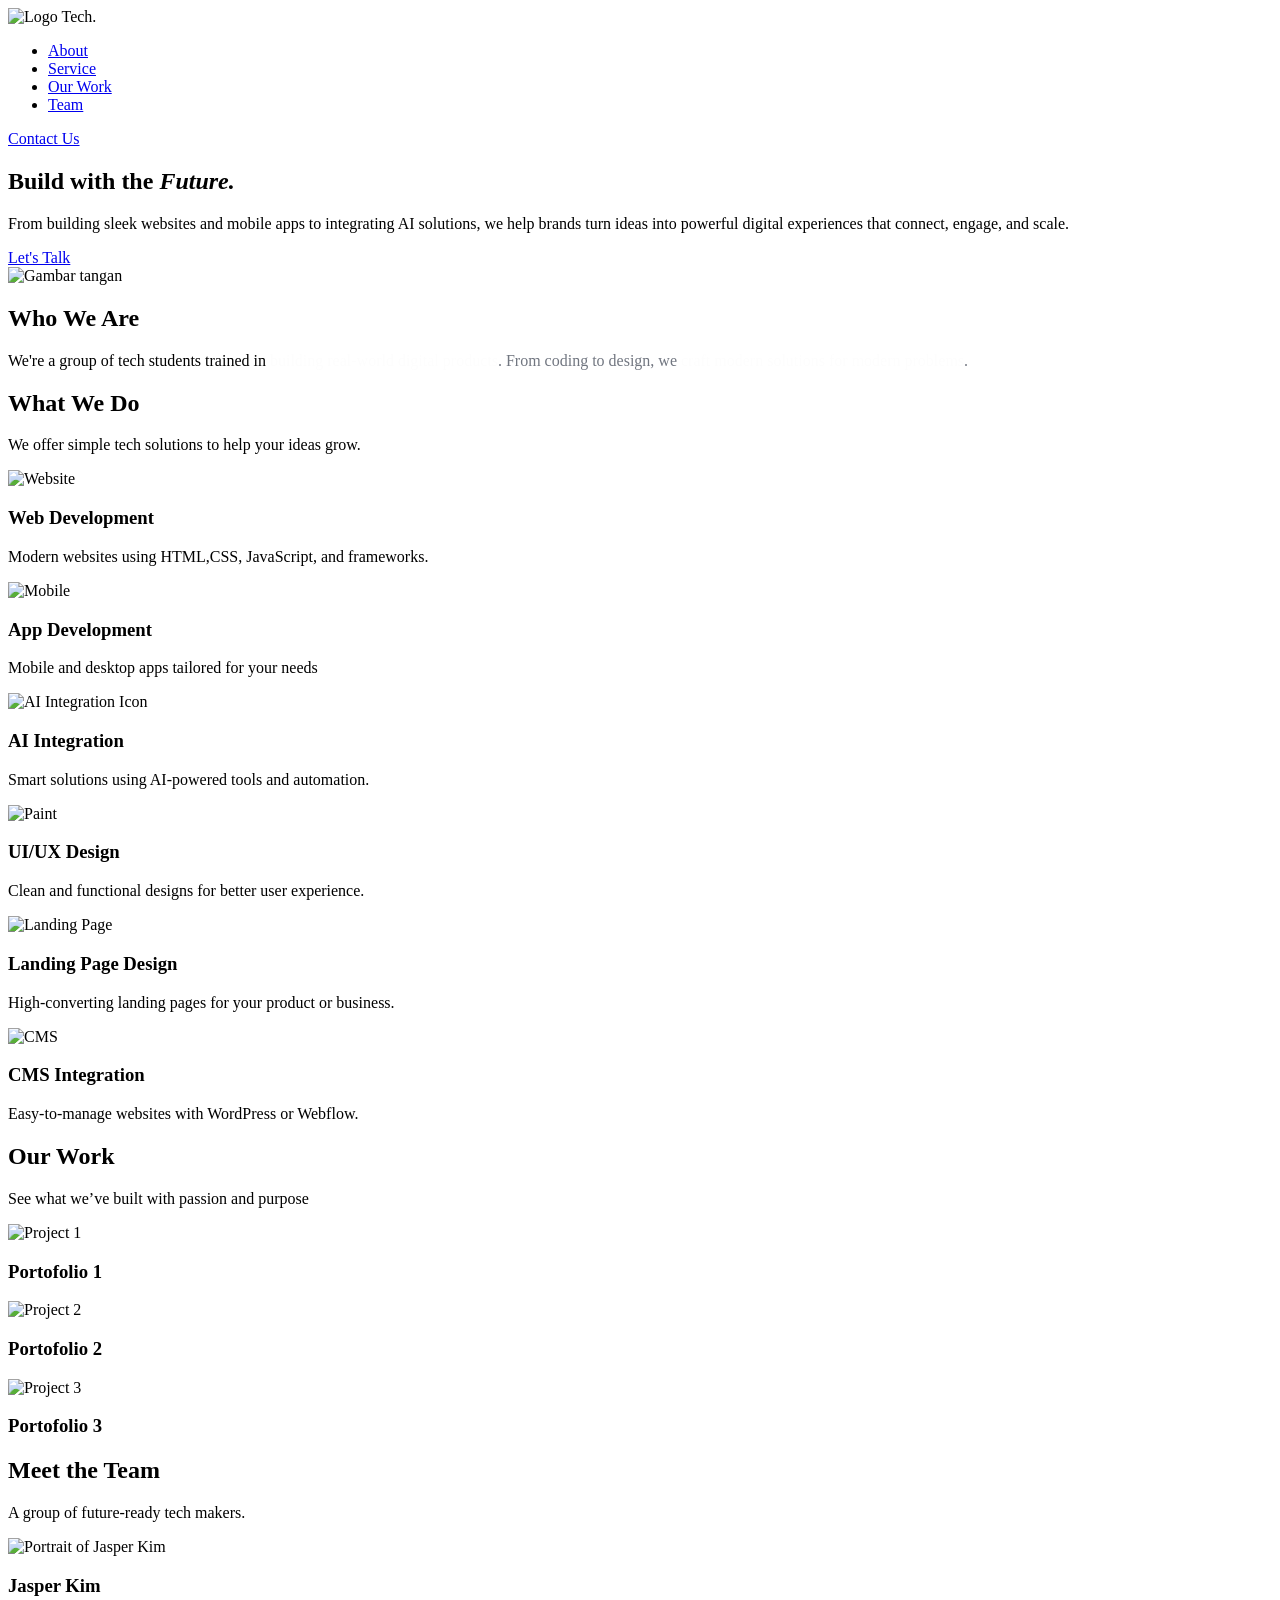
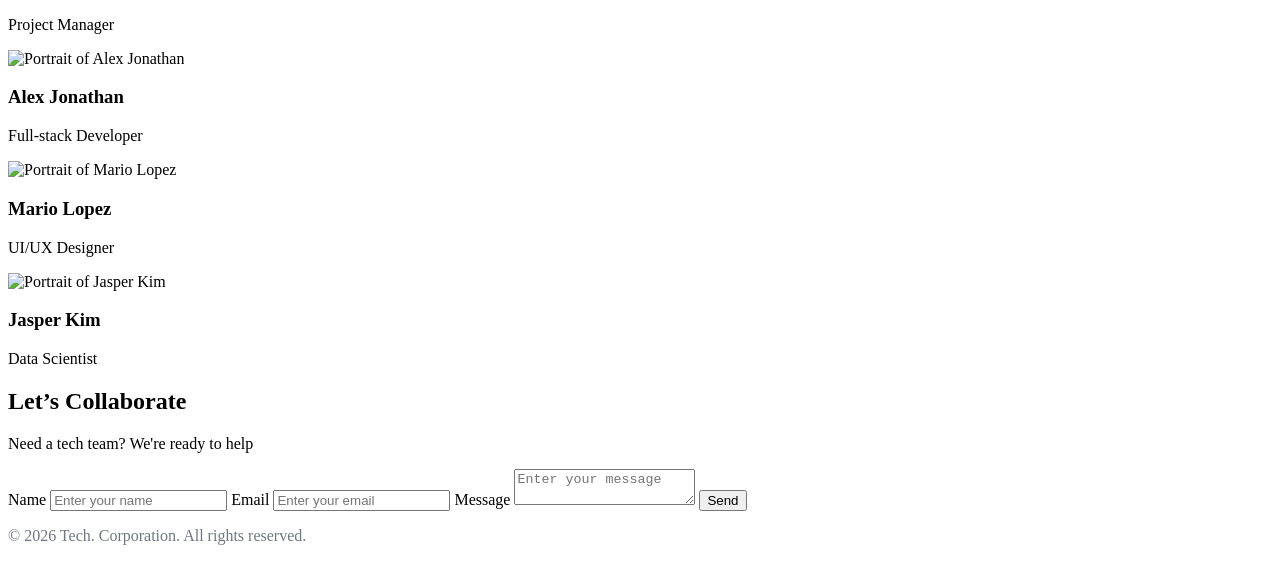
==== index.html @ fb153b96 "feat (ui): Add initial HTML structure for the AI NovaNX project including header, main sections, and" ====
<!DOCTYPE html>
<html lang="en">
  <head>
    <meta charset="UTF-8" />
    <meta name="viewport" content="width=device-width, initial-scale=1.0" />
    <title>Challenge 1 - AI NovaNX</title>

    <!-- favicon -->
    <link rel="icon" href="./assets/images/favicon.ico" sizes="any" />
    
    <!-- fonts -->
    <link rel="preconnect" href="https://fonts.googleapis.com" />
    <link rel="preconnect" href="https://fonts.gstatic.com" crossorigin />
    <link
      href="https://fonts.googleapis.com/css2?family=Inter:ital,opsz,wght@0,14..32,100..900;1,14..32,100..900&display=swap"
      rel="stylesheet"
    />
    <!-- css -->
    <link rel="stylesheet" href="./css/reset.css" />
    <!-- harus urutan pertama -->
    <link rel="stylesheet" href="./css/normalize.css" />
    <link rel="stylesheet" href="./css/index.css" />
  </head>
  <body>
    <header>
      <!-- Navbar start -->
      <nav>
        <div class="navbar-container">
          <div class="logo">
            <img src="./assets/images/Frame 1618873838.svg" alt="Logo Tech." />
          </div>
          <ul class="nav-links">
            <li><a href="#about">About</a></li>
            <li><a href="#service">Service</a></li>
            <li><a href="#ourwork">Our Work</a></li>
            <li><a href="#team">Team</a></li>
          </ul>
          <a href="#contact" class="contact-btn">Contact Us</a>
        </div>
      </nav>
      <!-- Navbar end -->
    </header>

    <main>
      <!-- Hero section start -->
      <section>
        <div class="hero-container">
          <div class="hero-text">
            <h1 class="herotext-title">Build with the <em style="font-style: italic;">Future.</em></h1>
            <div class="herotext-content">
              <p>
                From building sleek websites and mobile apps to integrating AI
                solutions, we help brands turn ideas into powerful digital
                experiences that connect, engage, and scale.
              </p>
            </div>
            <a href="#contact" class="lets-talk-button">Let's Talk</a>
          </div>
        </div>
        <div class="image-tangan">
          <img src="./assets/images/Group 15861.svg" alt="Gambar tangan" />
        </div>
      </section>
      <!-- Hero section end -->

      <!-- Who We Are section start -->
      <section id="about">
        <div class="who-we-are-container">
          <h2 class="who-we-are-title">Who We Are</h2>
          <p class="who-we-are-text">
            We're a group of tech students trained in
            <span style="color: #fdfdfd"
              >building real-world digital products</span
            ><span style="color: #717680">. From coding to design, we</span
            ><span style="color: #fdfdfd">
              craft modern solutions for modern problems</span
            ><span style="color: #717680">.</span>
          </p>
        </div>
      </section>
      <!-- Who We Are section end -->

      <!-- What We Do section start-->
      <section id="service">
        <div class="what-we-do-container">
          <div class="what-we-do-text">
            <div class="what-we-do-text-title">
              <h2>What We Do</h2>
            </div>

            <div class="what-we-do-text-content">
              <p>We offer simple tech solutions to help your ideas grow.</p>
            </div>
          </div>
          <div class="what-we-do-grid">
            <article class="card">
              <img
                src="./assets/images/card product/Website.svg"
                alt="Website"
              />
              <h3 class="card-title">Web Development</h3>
              <p class="card-content">
                Modern websites using HTML,CSS, JavaScript, and frameworks.
              </p>
            </article>
            <article class="card">
              <img src="./assets/images/card product/Mobile.svg" alt="Mobile" />
              <h3 class="card-title">App Development</h3>
              <p class="card-content">
                Mobile and desktop apps tailored for your needs
              </p>
            </article>
            <article class="card">
              <img
                src="./assets/images/card product/AI.svg"
                alt="AI Integration Icon"
              />
              <h3 class="card-title">AI Integration</h3>
              <p class="card-content">
                Smart solutions using AI-powered tools and automation.
              </p>
            </article>
            <article class="card">
              <img src="./assets/images/card product/Paint.svg" alt="Paint" />
              <h3 class="card-title">UI/UX Design</h3>
              <p class="card-content">
                Clean and functional designs for better user experience.
              </p>
            </article>
            <article class="card">
              <img
                src="./assets/images/card product/Landing Page.svg"
                alt="Landing Page"
              />
              <h3 class="card-title">Landing Page Design</h3>
              <p class="card-content">
                High-converting landing pages for your product or business.
              </p>
            </article>
            <article class="card">
              <img src="./assets/images/card product/CMS.svg" alt="CMS" />
              <h3 class="card-title">CMS Integration</h3>
              <p class="card-content">
                Easy-to-manage websites with WordPress or Webflow.
              </p>
            </article>
          </div>
        </div>
      </section>
      <!-- What We Do section end-->

      <!-- Our Work section start-->
      <section id="ourwork">
        <div class="our-work-container">
          <div class="our-work-text-container">
            <div class="our-work-text-title">
              <h2>Our Work</h2>
            </div>

            <div class="our-work-text-content">
              <p>See what we’ve built with passion and purpose</p>
            </div>
          </div>
          <div class="our-work-grid">
            <article class="our-work-card">
              <img
                src="./assets/images/our work/Frame 1618873821.svg"
                alt="Project 1"
              />
              <h3 class="our-work-card-title">Portofolio 1</h3>
            </article>
            <article class="our-work-card">
              <img
                src="./assets/images/our work/Frame 1618873821-1.svg"
                alt="Project 2"
              />
              <h3 class="our-work-card-title">Portofolio 2</h3>
            </article>
            <article class="our-work-card">
              <img
                src="./assets/images/our work/Frame 1618873821-2.svg"
                alt="Project 3"
              />
              <h3 class="our-work-card-title">Portofolio 3</h3>
            </article>
          </div>
        </div>
      </section>
      <!-- Our Work section end-->

      <!-- Meet the Team section start-->
      <section id="team">
        <div class="meet-the-team-container">
          <div class="meet-the-team-text-container">
            <div class="meet-the-team-text-title">
              <h2>Meet the Team</h2>
            </div>

            <div class="meet-the-team-text-content">
              <p>A group of future-ready tech makers.</p>
            </div>
          </div>
          <div class="meet-the-team-grid">
            <article class="team-member-card">
              <img
                src="./assets/images/meet the team/Ellipse 7.svg"
                alt="Portrait of Jasper Kim"
              />
              <h3 class="team-member-name">Jasper Kim</h3>
              <p class="team-member-role">Project Manager</p>
            </article>
            <article class="team-member-card">
              <img
                src="./assets/images/meet the team/Ellipse 7-1.svg"
                alt="Portrait of Alex Jonathan"
              />
              <h3 class="team-member-name">Alex Jonathan</h3>
              <p class="team-member-role">Full-stack Developer</p>
            </article>
            <article class="team-member-card">
              <img
                src="./assets/images/meet the team/Ellipse 7-2.svg"
                alt="Portrait of Mario Lopez"
              />
              <h3 class="team-member-name">Mario Lopez</h3>
              <p class="team-member-role">UI/UX Designer</p>
            </article>
            <article class="team-member-card">
              <img
                src="./assets/images/meet the team/Ellipse 7-3.svg"
                alt="Portrait of Jasper Kim"
              />
              <h3 class="team-member-name">Jasper Kim</h3>
              <p class="team-member-role">Data Scientist</p>
            </article>
          </div>
        </div>
      </section>
      <!-- Meet the Team section end-->

      <!-- Let’s Collaborate section start-->
      <section id="contact">
        <div class="lets-collaborate-container">
          <div class="lets-collaborate-text-container">
            <div class="lets-collaborate-text-title">
              <h2>Let’s Collaborate</h2>
            </div>
            <div class="lets-collaborate-text-content">
              <p>Need a tech team? We're ready to help</p>
            </div>
          </div>
          <form
            class="lets-collaborate-form-container"
            id="contact-form"
            action="#"
            method="post"
          >
            <label for="name" class="name">Name</label>
            <input
              class="name-placeholder"
              id="name"
              name="name"
              type="text"
              placeholder="Enter your name"
              required
            />
            <label for="email" class="name">Email</label>
            <input
              class="email-placeholder"
              id="email"
              name="email"
              type="email"
              placeholder="Enter your email"
              required
            />
            <label for="message" class="name">Message</label>
            <textarea
              class="message-placeholder"
              id="message"
              name="message"
              placeholder="Enter your message"
            ></textarea>
            <button type="submit" class="lets-collaborate-send-button">
              Send
            </button>
          </form>
        </div>
      </section>
      <!-- Let’s Collaborate section end-->
    </main>

    <!-- Footer start-->
    <footer>
      <div class="footer-container">
        <p class="footer-text" style="color: #717680">
          © 2026 Tech. Corporation. All rights reserved.
        </p>
      </div>
    </footer>
    <!-- Footer end-->
  </body>
</html>
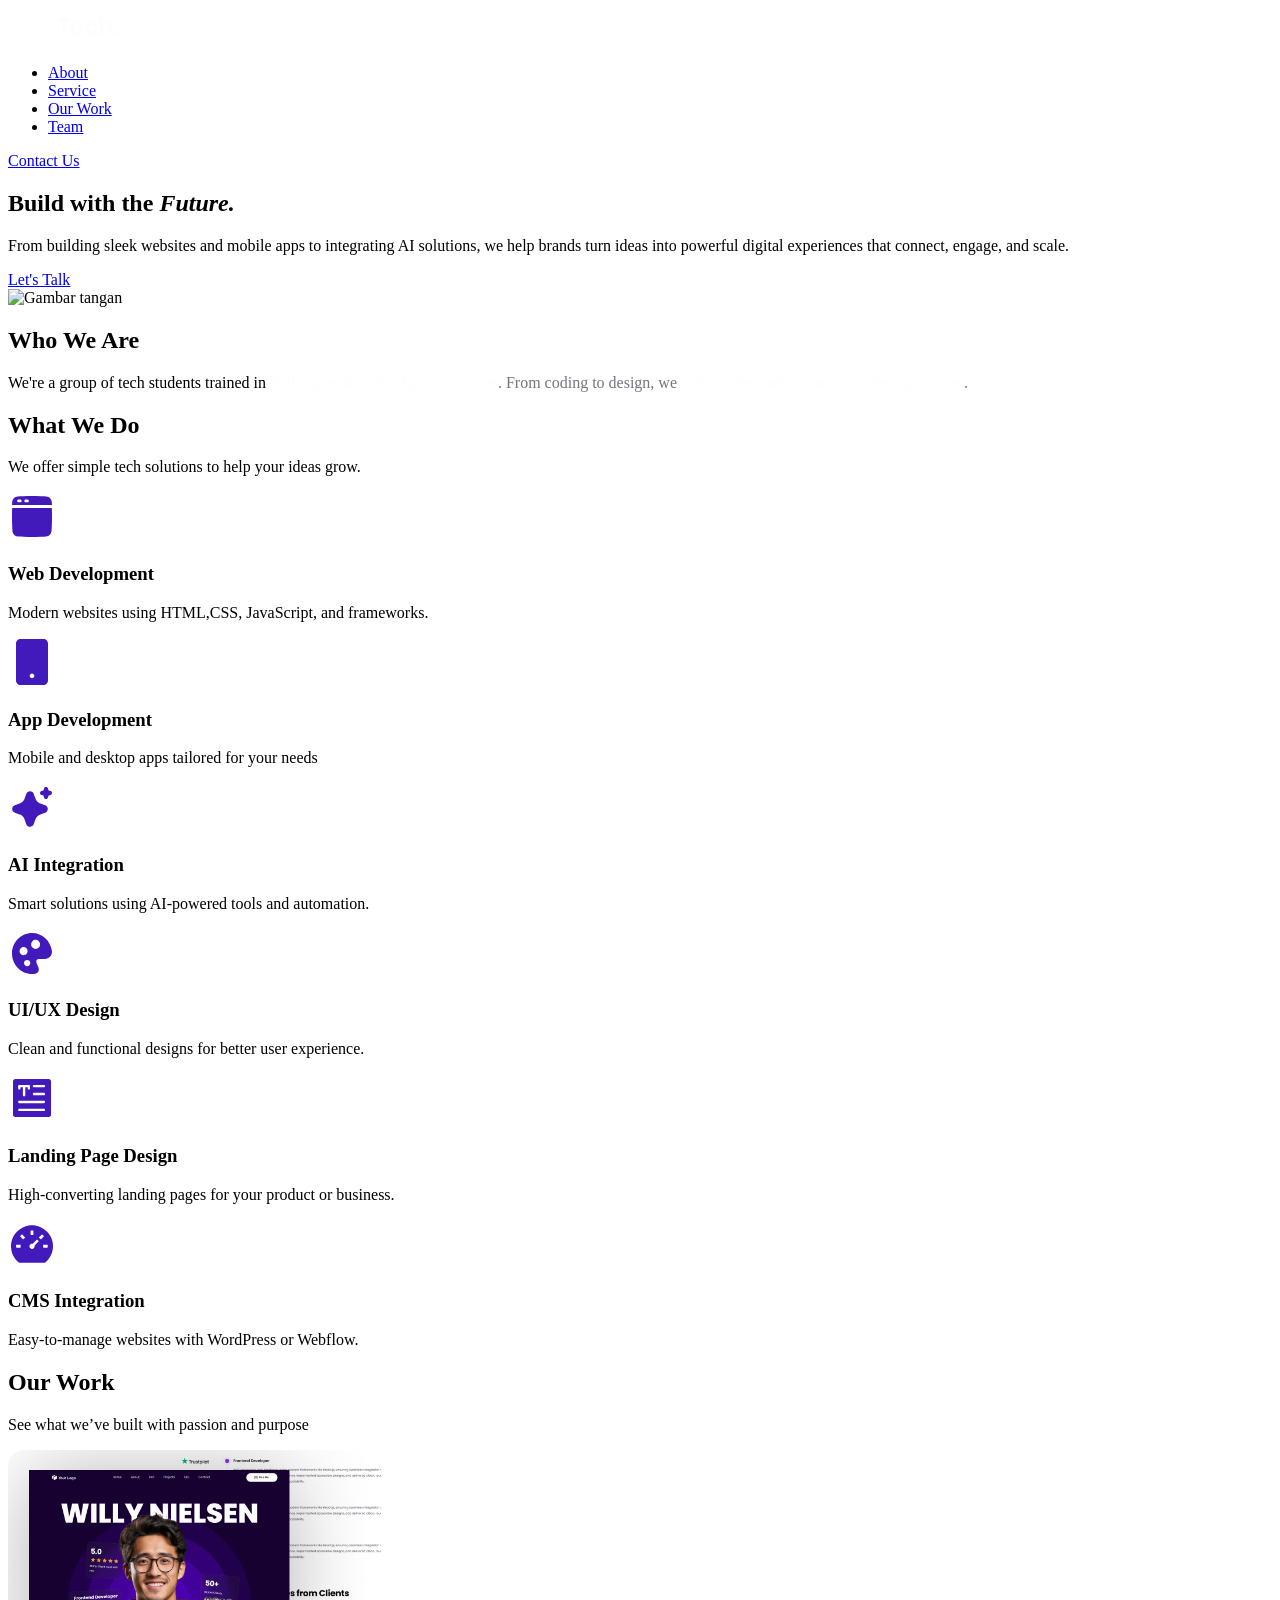
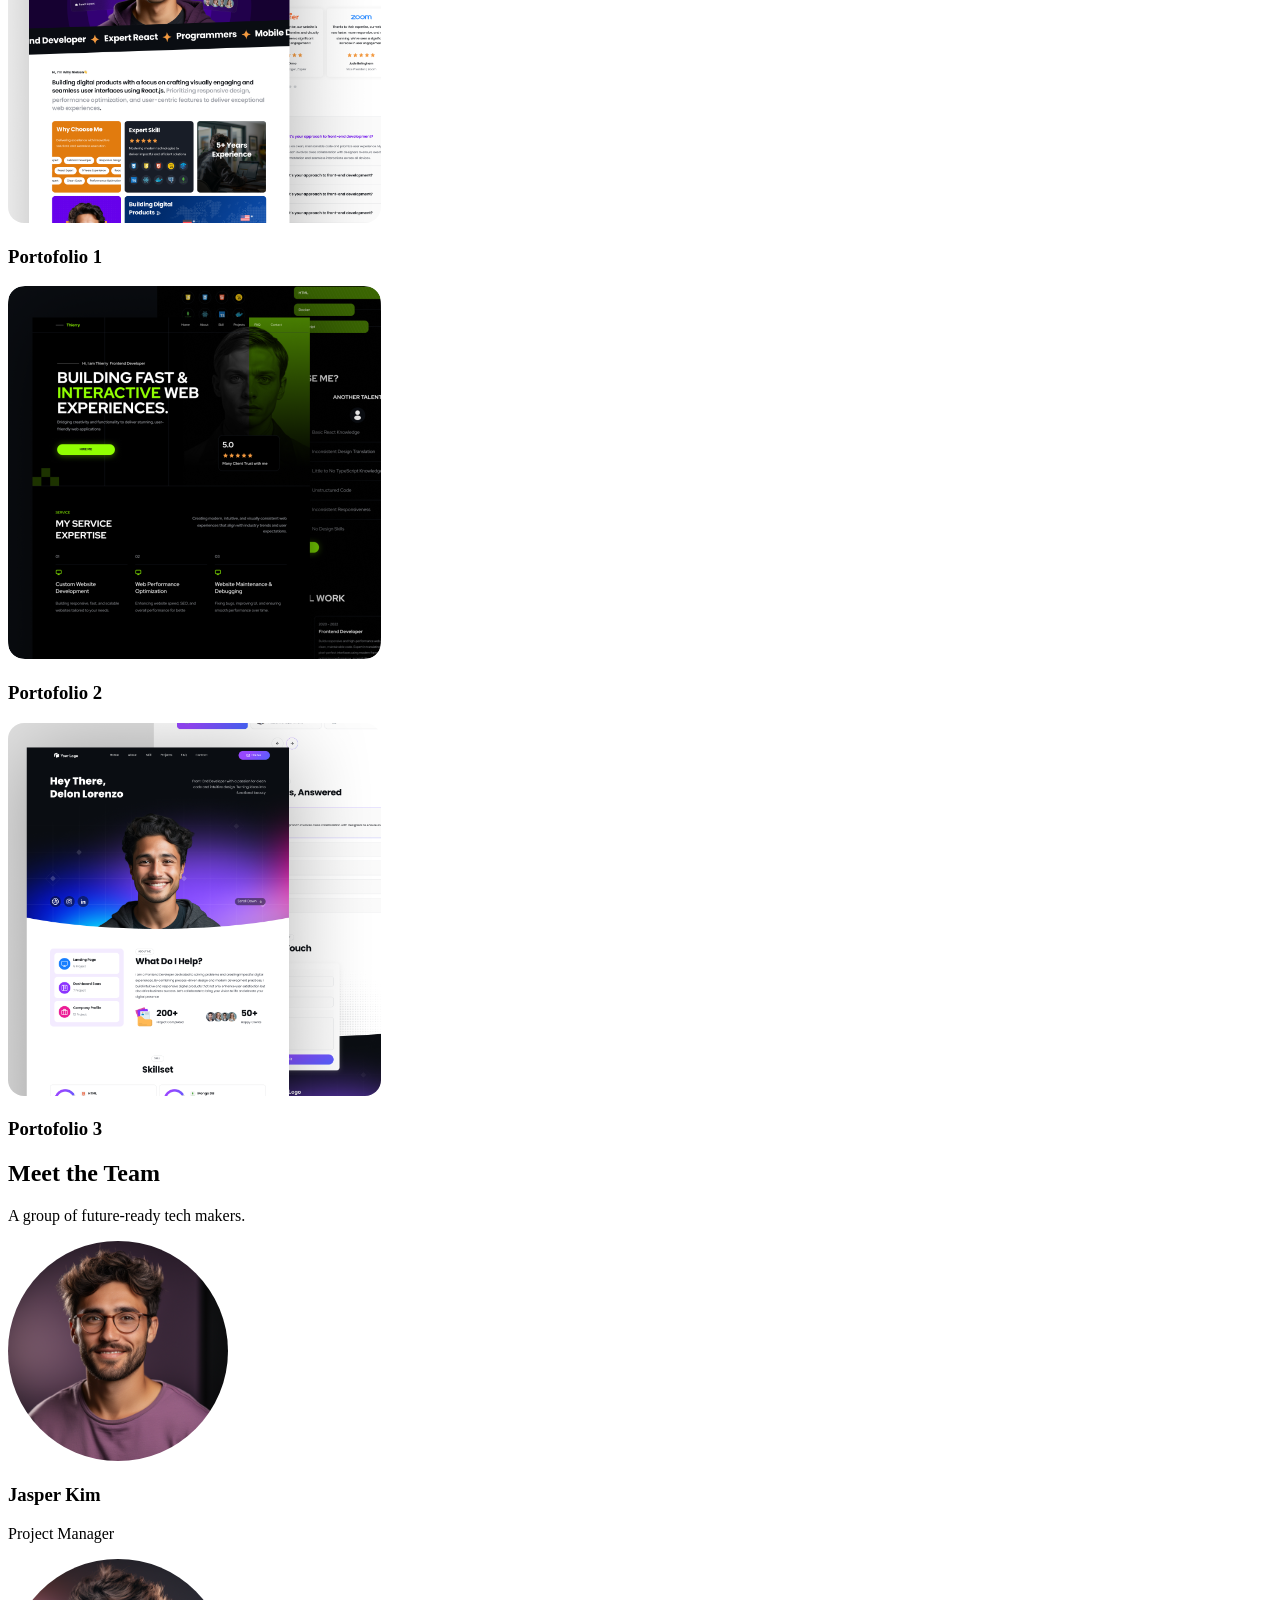
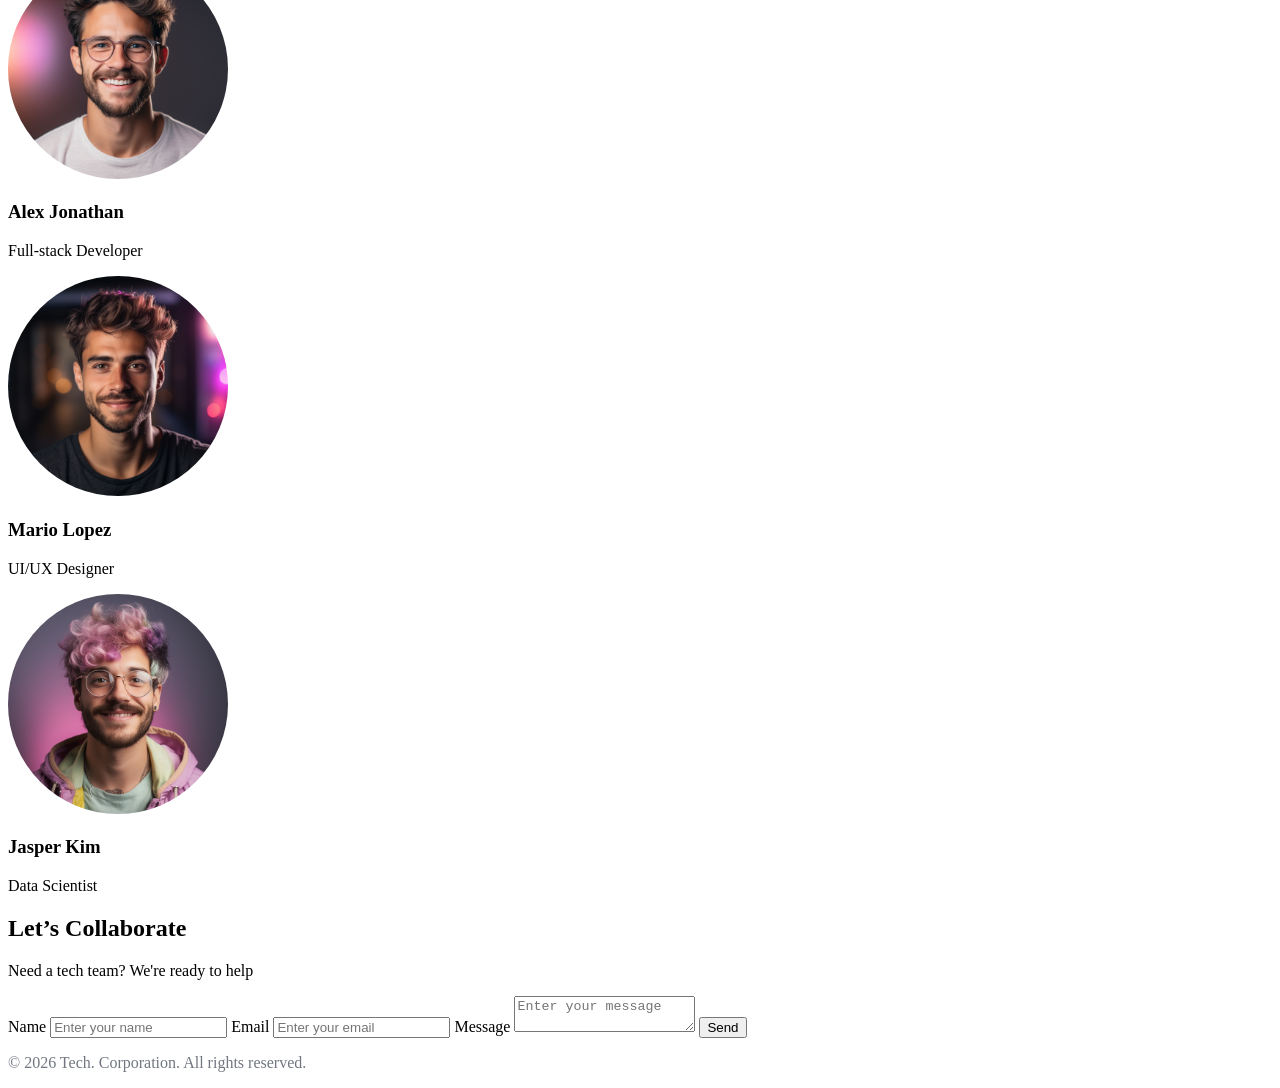
==== commit 9675b9de: "fix(ui) : fix navbar" ====
--- a/index.html
+++ b/index.html
@@ -3,7 +3,7 @@
   <head>
     <meta charset="UTF-8" />
     <meta name="viewport" content="width=device-width, initial-scale=1.0" />
-    <title>Challenge 1 - AI NovaNX</title>
+    <title>Tech. Corp. Portfolio</title>
 
     <!-- favicon -->
     <link rel="icon" href="./assets/images/favicon.ico" sizes="any" />
@@ -15,12 +15,11 @@
       href="https://fonts.googleapis.com/css2?family=Inter:ital,opsz,wght@0,14..32,100..900;1,14..32,100..900&display=swap"
       rel="stylesheet"
     />
-    <!-- css -->
-    <link rel="stylesheet" href="./css/reset.css" />
-    <!-- harus urutan pertama -->
-    <link rel="stylesheet" href="./css/normalize.css" />
+    <!-- css link -->
     <link rel="stylesheet" href="./css/index.css" />
+
   </head>
+  
   <body>
     <header>
       <!-- Navbar start -->
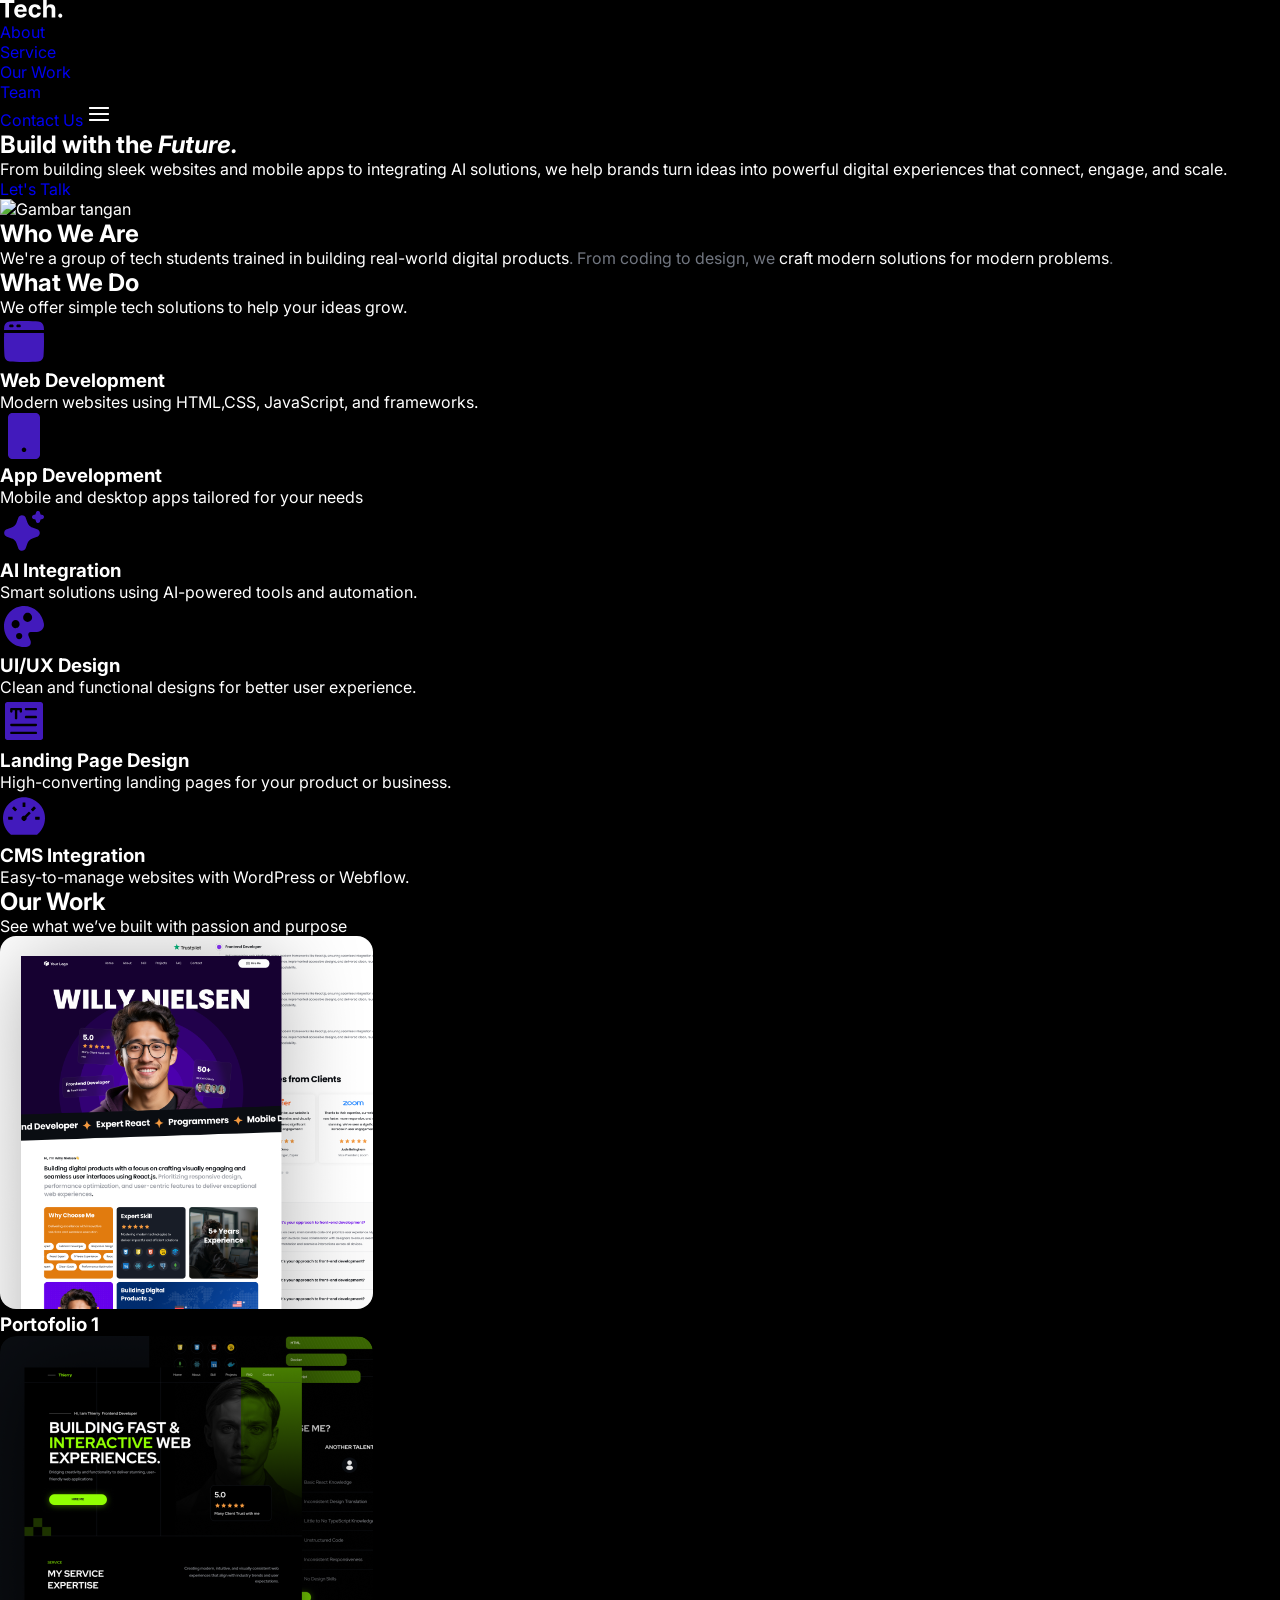
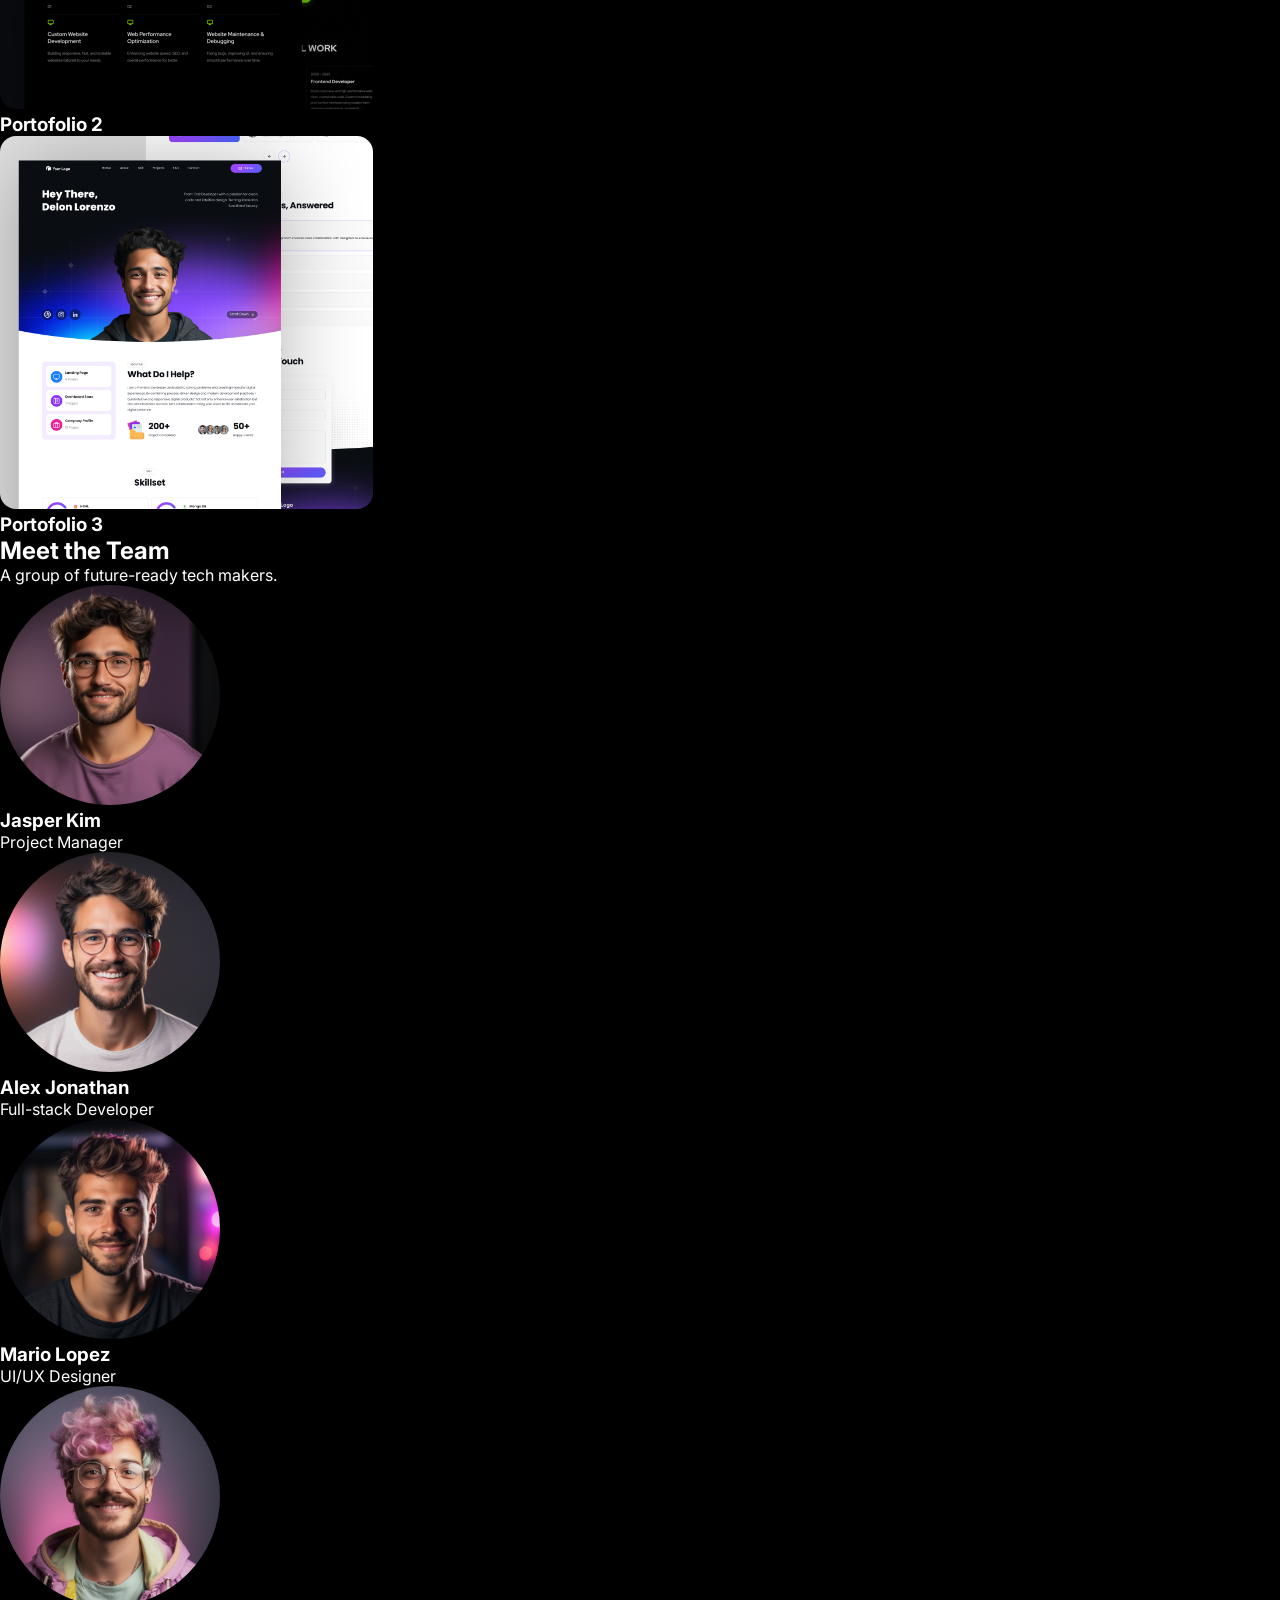
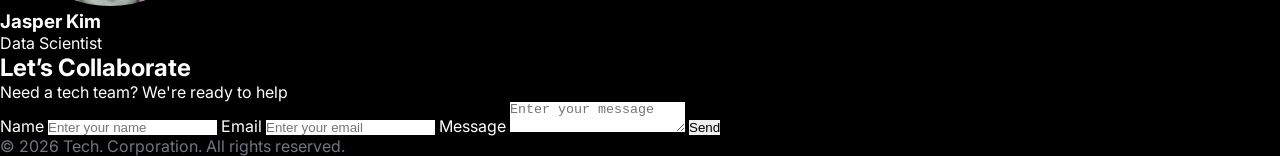
==== commit 7198cfef: "fix(index.html): add revision" ====
--- a/index.html
+++ b/index.html
@@ -1,13 +1,13 @@
-<!DOCTYPE html>
+<!doctype html>
 <html lang="en">
   <head>
     <meta charset="UTF-8" />
     <meta name="viewport" content="width=device-width, initial-scale=1.0" />
-    <title>Tech. Corp. Portfolio</title>
+    <title>Challenge 1 - AI NovaNX</title>
 
     <!-- favicon -->
     <link rel="icon" href="./assets/images/favicon.ico" sizes="any" />
-    
+
     <!-- fonts -->
     <link rel="preconnect" href="https://fonts.googleapis.com" />
     <link rel="preconnect" href="https://fonts.gstatic.com" crossorigin />
@@ -15,18 +15,20 @@
       href="https://fonts.googleapis.com/css2?family=Inter:ital,opsz,wght@0,14..32,100..900;1,14..32,100..900&display=swap"
       rel="stylesheet"
     />
-    <!-- css link -->
-    <link rel="stylesheet" href="./css/index.css" />
-
+    <!-- css -->
+    <!-- <link rel="stylesheet" href="./css/reset.css" />
+    <!- harus urutan pertama -->
+    <link rel="stylesheet" href="./css/style-A.css" />
+    <link rel="stylesheet" href="./css/style-B.css" />
+    <link rel="stylesheet" href="./css/style-C.css" />
   </head>
-  
   <body>
     <header>
       <!-- Navbar start -->
       <nav>
         <div class="navbar-container">
           <div class="logo">
-            <img src="./assets/images/Frame 1618873838.svg" alt="Logo Tech." />
+            <img src="assets/images/Tech.svg" alt="Logo Tech." />
           </div>
           <ul class="nav-links">
             <li><a href="#about">About</a></li>
@@ -35,6 +37,13 @@
             <li><a href="#team">Team</a></li>
           </ul>
           <a href="#contact" class="contact-btn">Contact Us</a>
+          <a
+            href="mobil-menu.html"
+            class="burger-menu"
+            aria-label="Open mobile menu"
+          >
+            <img src="assets/images/burger-menu.png" alt="Burger Menu Icon" />
+          </a>
         </div>
       </nav>
       <!-- Navbar end -->
@@ -45,7 +54,9 @@
       <section>
         <div class="hero-container">
           <div class="hero-text">
-            <h1 class="herotext-title">Build with the <em style="font-style: italic;">Future.</em></h1>
+            <h1 class="herotext-title">
+              Build with the <em style="font-style: italic">Future.</em>
+            </h1>
             <div class="herotext-content">
               <p>
                 From building sleek websites and mobile apps to integrating AI
@@ -251,7 +262,7 @@
           <form
             class="lets-collaborate-form-container"
             id="contact-form"
-            action="#"
+            action="https://formspree.io/f/xzdakekn"
             method="post"
           >
             <label for="name" class="name">Name</label>
@@ -297,5 +308,7 @@
       </div>
     </footer>
     <!-- Footer end-->
+
+    <script src="./js/contact-form.js" defer></script>
   </body>
 </html>
--- a/css/style-A.css
+++ b/css/style-A.css
@@ -0,0 +1,30 @@
+:root {
+  /* Theme color palette */
+  --primary: #421abc;
+  --bg: #000000;
+
+  /* Typography tokens */
+  --font-family-body:
+    "Inter", system-ui, -apple-system, Segoe UI, Roboto, Arial, sans-serif;
+  --font-weight-regular: 400;
+  --font-weight-medium: 500;
+  --font-weight-semibold: 600;
+  --font-weight-bold: 700;
+  --font-weight-extrabold: 800;
+}
+/*Reset CSS*/
+
+* {
+  margin: 0;
+  padding: 0;
+  box-sizing: border-box;
+  outline: none;
+  border: none;
+  text-decoration: none;
+}
+
+body {
+  font-family: "Inter", sans-serif;
+  background-color: var(--bg);
+  color: #ffffff;
+}
--- a/css/style-B.css
+++ b/css/style-B.css
@@ -0,0 +1,30 @@
+:root {
+  /* Theme color palette */
+  --primary: #421abc;
+  --bg: #000000;
+
+  /* Typography tokens */
+  --font-family-body:
+    "Inter", system-ui, -apple-system, Segoe UI, Roboto, Arial, sans-serif;
+  --font-weight-regular: 400;
+  --font-weight-medium: 500;
+  --font-weight-semibold: 600;
+  --font-weight-bold: 700;
+  --font-weight-extrabold: 800;
+}
+/*Reset CSS*/
+
+* {
+  margin: 0;
+  padding: 0;
+  box-sizing: border-box;
+  outline: none;
+  border: none;
+  text-decoration: none;
+}
+
+body {
+  font-family: "Inter", sans-serif;
+  background-color: var(--bg);
+  color: #ffffff;
+}
--- a/css/style-C.css
+++ b/css/style-C.css
@@ -0,0 +1,30 @@
+:root {
+  /* Theme color palette */
+  --primary: #421abc;
+  --bg: #000000;
+
+  /* Typography tokens */
+  --font-family-body:
+    "Inter", system-ui, -apple-system, Segoe UI, Roboto, Arial, sans-serif;
+  --font-weight-regular: 400;
+  --font-weight-medium: 500;
+  --font-weight-semibold: 600;
+  --font-weight-bold: 700;
+  --font-weight-extrabold: 800;
+}
+/*Reset CSS*/
+
+* {
+  margin: 0;
+  padding: 0;
+  box-sizing: border-box;
+  outline: none;
+  border: none;
+  text-decoration: none;
+}
+
+body {
+  font-family: "Inter", sans-serif;
+  background-color: var(--bg);
+  color: #ffffff;
+}
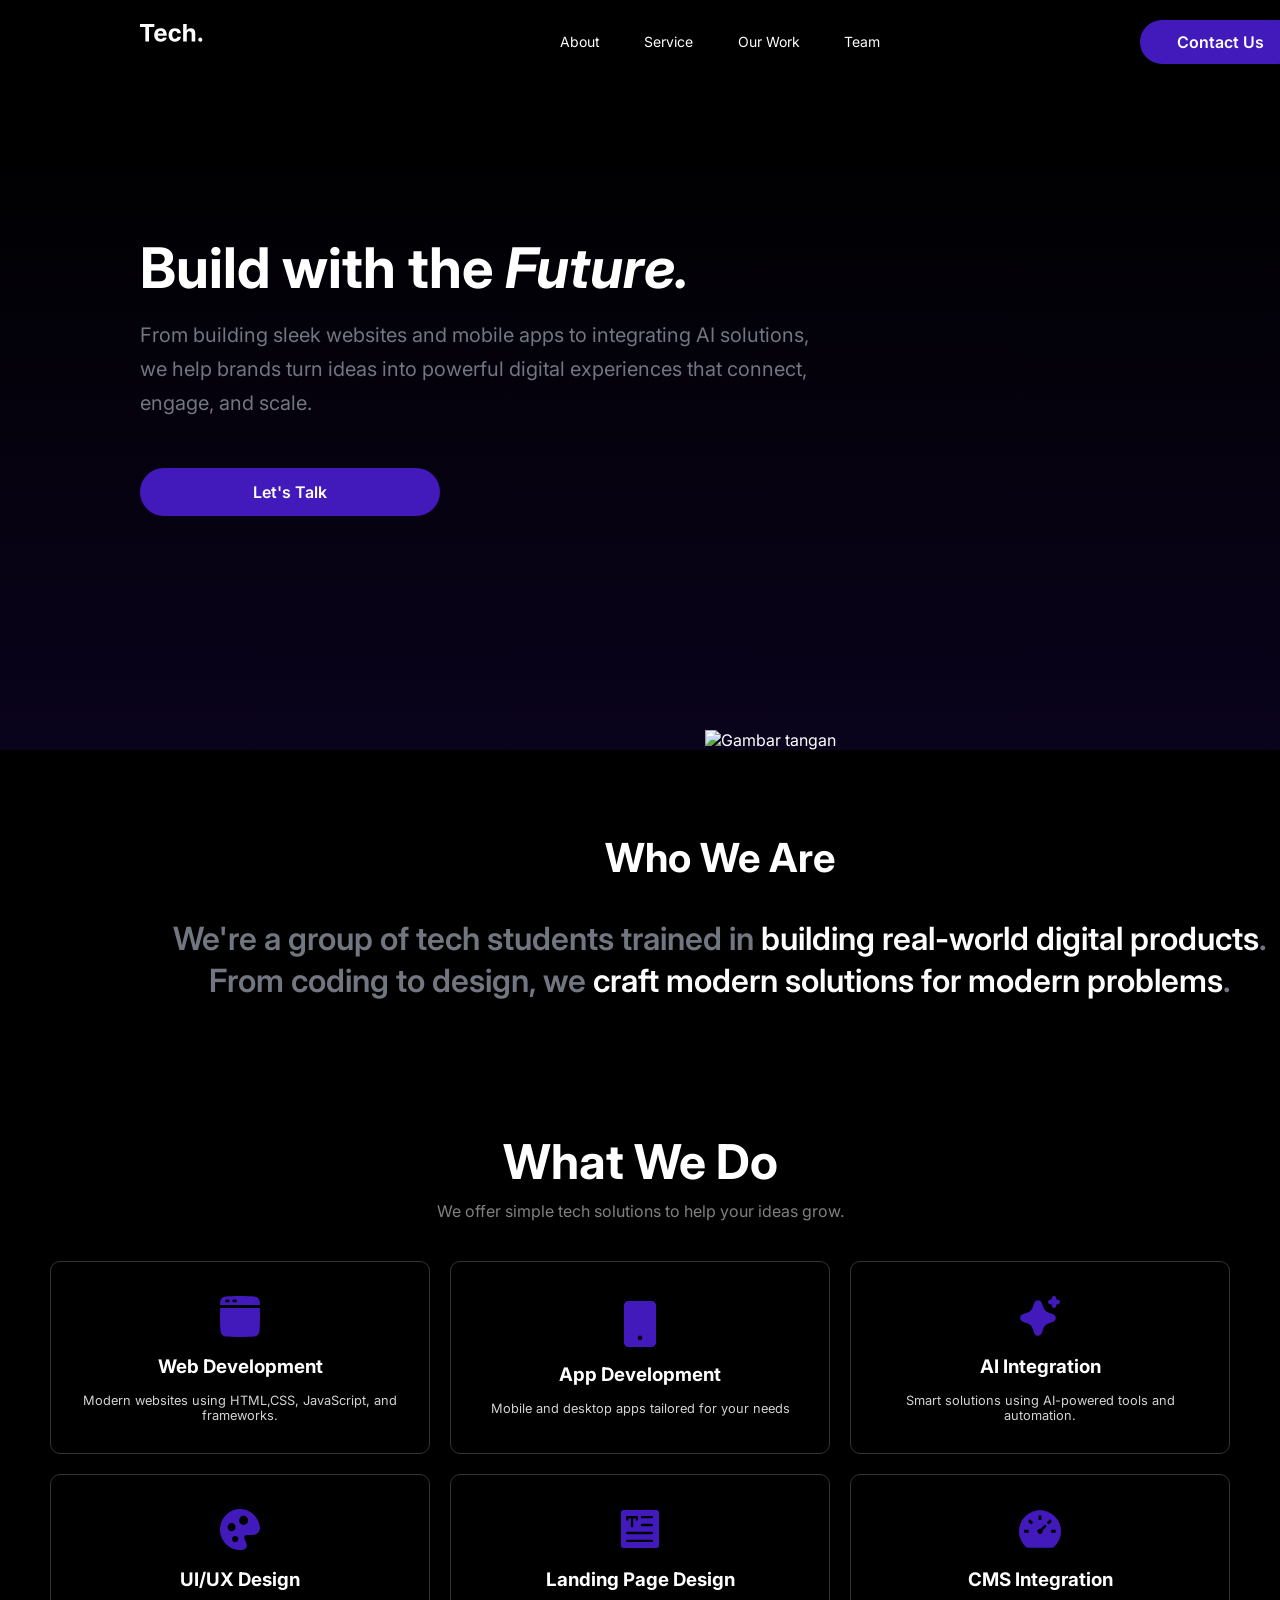
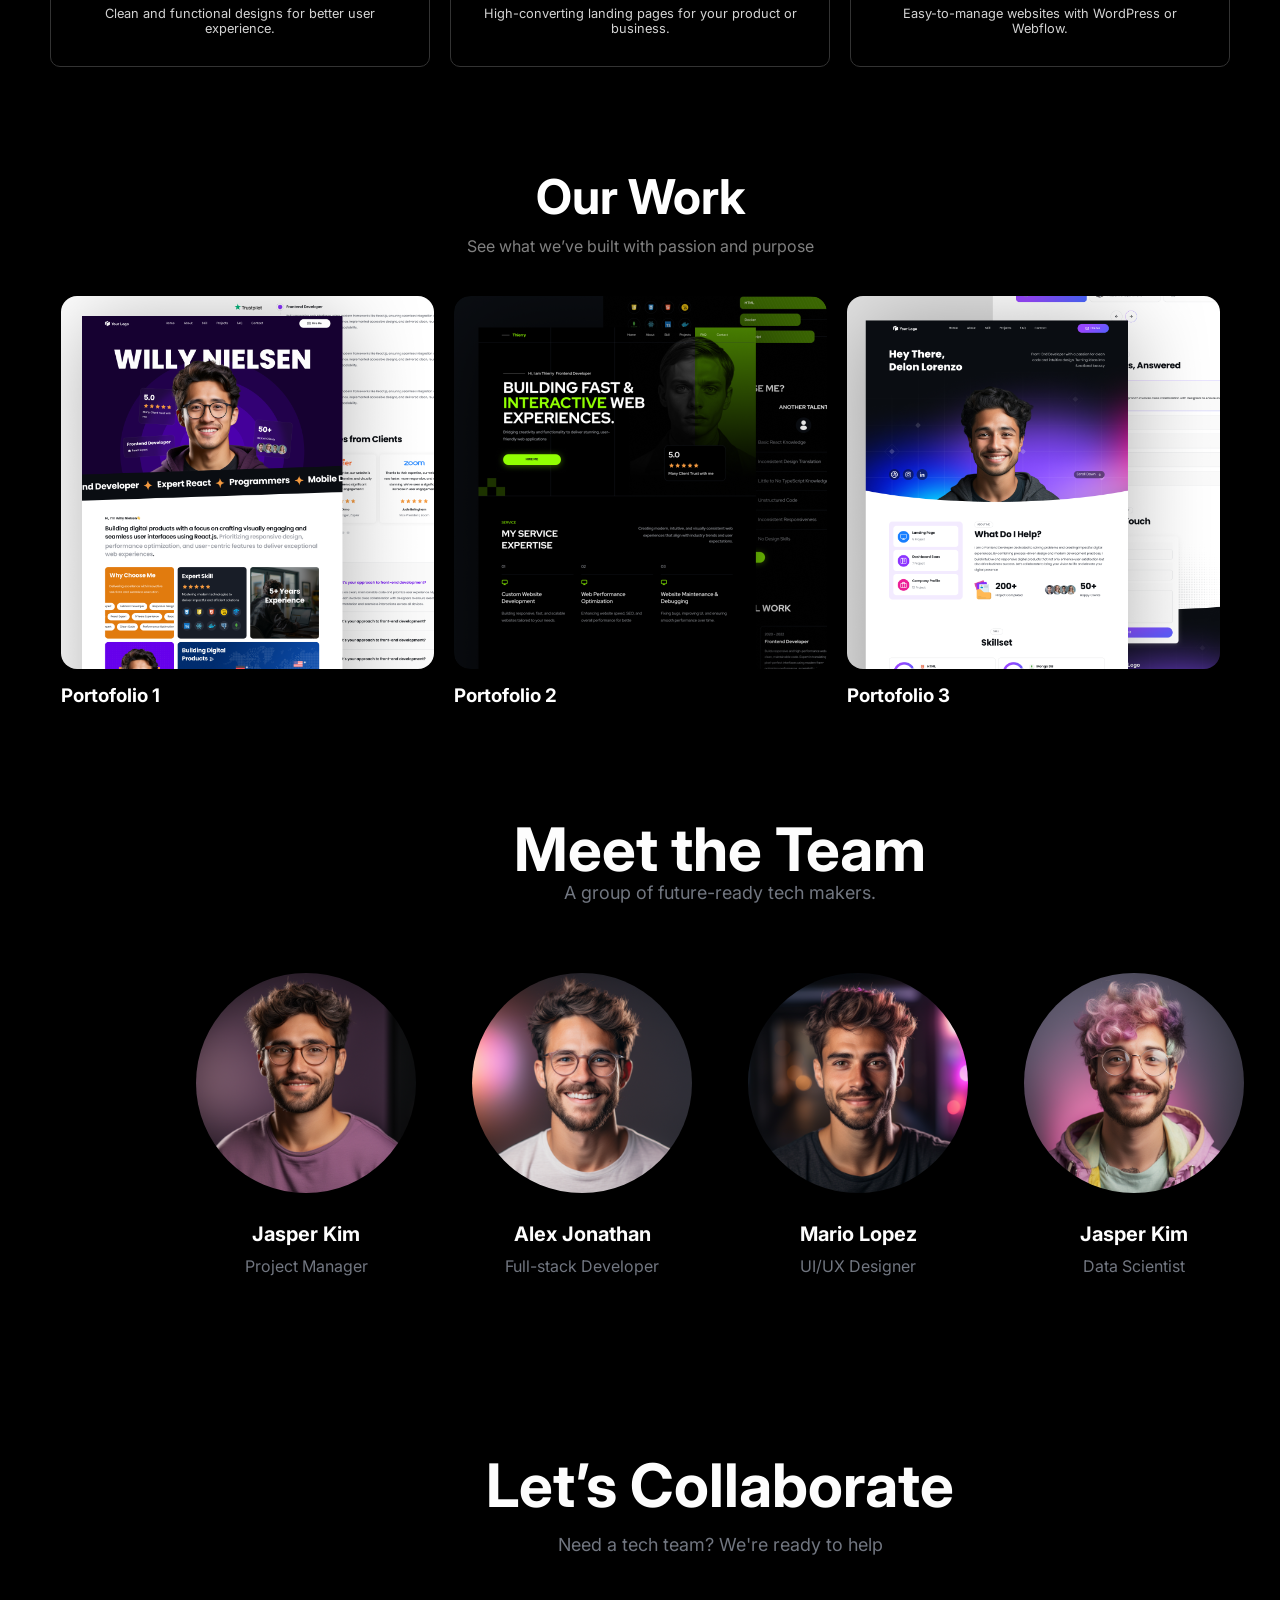
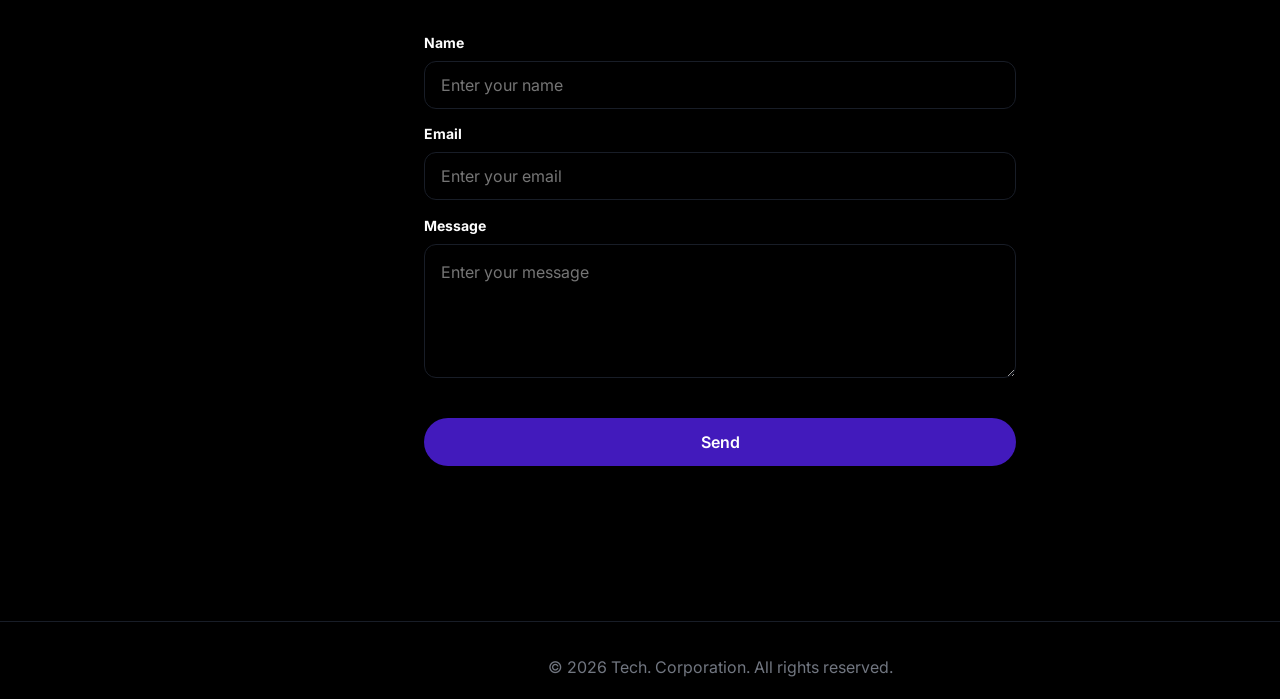
==== commit 7fd49437: "fix (ui): fix Meet the team and footer section" ====
--- a/index.html
+++ b/index.html
@@ -3,7 +3,7 @@
   <head>
     <meta charset="UTF-8" />
     <meta name="viewport" content="width=device-width, initial-scale=1.0" />
-    <title>Challenge 1 - AI NovaNX</title>
+    <title>Tech. Portfolio</title>
 
     <!-- favicon -->
     <link rel="icon" href="./assets/images/favicon.ico" sizes="any" />
--- a/css/style-A.css
+++ b/css/style-A.css
@@ -27,4 +27,485 @@
   font-family: "Inter", sans-serif;
   background-color: var(--bg);
   color: #ffffff;
+}
+
+/* Navbar styles */
+.navbar-container {
+  display: flex;
+  width: 1440px;
+  height: 84px;
+  box-sizing: border-box;
+  justify-content: space-between;
+  padding-left: 140px;
+  padding-right: 140px;
+  align-items: center;
+  /* posisi header supaya tidak ikut terscroll */
+  position: fixed;
+  top: 0;
+  left: 0;
+  right: 0;
+  inset: 0;
+  z-index: 9999; /* supaya di atas konten lain */
+  /* efek blur pada navbar */
+  background-color: #00000099; /* warna latar belakang transparansi 60% */
+  backdrop-filter: blur(40px); /* efek blur pada latar belakang */
+}
+
+/*Logo */
+.logo {
+  width: 160px;
+  height: 36px;
+  margin-left: 0; /* jarak efektif kiri = padding-left navbar (140px) */
+  margin-right: 0;
+  object-fit: contain;
+}
+
+/* Tombol Menu/Navigation */
+.nav-links {
+  display: inline-flex;
+  width: 353px;
+  height: 36px;
+  gap: 32px;
+  padding-top: 8px;
+  padding-bottom: 8px;
+  padding-left: 16px;
+  padding-right: 16px;
+  align-items: center;
+  font-size: 14px;
+  font-family: var(--font-family-body);
+  font-weight: var(--font-weight-regular);
+  line-height: 28px;
+  font-color: #fdfdfd;
+  letter-spacing: 0%;
+  justify-content: space-between;
+  list-style: none;
+  margin: 0;
+}
+
+.nav-links a {
+  color: #fdfdfd;
+}
+
+/* Tombol Contact Us */
+.contact-btn {
+  display: flex;
+  width: 160px;
+  height: 44px;
+  margin-left: 0; /* biarkan space-between meratakan, agar nav-links center */
+  margin-right: 0; /* jarak efektif kanan = padding-right kontainer (140px) */
+  padding: 10px 20px;
+  color: #ffff;
+  background-color: var(--primary);
+  border-radius: 9999px;
+  font-size: 16px;
+  line-height: 30px;
+  font-weight: var(--font-weight-semibold);
+  font-family: var(--font-family-body);
+  letter-spacing: -3%;
+  align-items: center;
+  justify-content: center;
+}
+
+.burger-menu {
+  display: none; /* sembunyikan ikon burger pada desktop */
+}
+
+/* Hero Section */
+.hero-container {
+  display: flex;
+  width: 1440px;
+  height: 750px;
+  align-items: center;
+  box-sizing: border-box;
+  flex-direction: row;
+  background-image: linear-gradient(
+    180deg,
+    #000000 17.55%,
+    rgba(33, 10, 94, 0.3)
+  );
+}
+
+.mobile-nav-links {
+  display: none; /* sembunyikan link navigasi ke menu mobile */
+}
+
+/* Container khusus Hero Text */
+.hero-text {
+  /*container hero-text */
+  width: 687px;
+  height: 282px;
+  /* border: 1px solid #181d27; buat cek keakuratan posisi dan ukuran saja */
+  margin-left: 140px;
+}
+
+.herotext-title {
+  width: 687px;
+  height: 68px;
+  /* border: 1px solid #181d27; buat cek keakuratan posisi dan ukuran saja*/
+  font-family: var(--font-family-body);
+  font-size: 56px;
+  line-height: 68px;
+  font-weight: var(--font-weight-bold);
+  font-color: #fdfdfd;
+  letter-spacing: -3%;
+}
+
+.herotext-content {
+  width: 687px;
+  height: 102px;
+  /* border: 1px solid #181d27; buat cek saja*/
+  margin-top: 16px;
+  font-family: var(--font-family-body);
+  font-size: 20px;
+  line-height: 34px;
+  font-weight: var(--font-weight-regular);
+  color: #717680; /* ensure text color applies */
+  letter-spacing: 0; /* normalize to unitless zero */
+}
+
+/* Ensure the paragraph inside herotext-content inherits all typography */
+.herotext-content p {
+  margin: 0;
+  font-family: inherit;
+  font-size: inherit;
+  line-height: inherit;
+  font-weight: inherit;
+  letter-spacing: inherit;
+  color: inherit;
+}
+
+.lets-talk-button {
+  display: flex;
+  width: 300px;
+  height: 48px;
+  /* border: 1px solid #181d27; buat cek keakuratan posisi dan ukuran saja*/
+  margin-top: 48px;
+  padding: 10px 20px;
+  color: #ffff;
+  background-color: var(--primary);
+  border-radius: 9999px;
+  font-size: 16px;
+  line-height: 30px;
+  font-weight: var(--font-weight-semibold);
+  font-family: var(--font-family-body);
+  letter-spacing: -3%;
+  align-items: center;
+  justify-content: center;
+}
+
+/* Pengaturan layout gambar tangan pegang handphone */
+.image-tangan {
+  display: flex; /* agar konten di dalam bisa dirapikan ke bawah */
+  align-items: flex-end; /* posisi gambar di bawah (cross-axis) */
+  width: 595.22px;
+  height: 809px;
+  /* border: 1px solid #181d27; buat cek keakuratan posisi dan ukuran saja*/
+  margin-top: -809px;
+  margin-left: 704.78px;
+}
+
+/* Pastikan gambar di dalam .image-tangan mengikuti lebar container dan menempel bawah */
+.image-tangan img {
+  display: block;
+  max-width: 100%;
+  height: auto;
+  align-self: flex-end; /* jaga tetap di bawah jika ada perubahan alignment */
+}
+
+/* Who We Are Section */
+.who-we-are-container {
+  display: flex;
+  width: 1440px;
+  height: 332px;
+  padding-top: 80px;
+  padding-right: 140px;
+  padding-bottom: 80px;
+  padding-left: 140px;
+  gap: 32px;
+  align-items: center;
+  justify-content: center;
+  box-sizing: border-box;
+  flex-direction: column;
+
+  /* border: 1px solid #181d27; buat cek keakuratan posisi dan ukuran saja */
+}
+
+.who-we-are-title {
+  font-family: var(--font-family-body);
+  font-weight: var(--font-weight-bold);
+  font-size: 40px;
+  line-height: 56px;
+  text-align: center;
+  letterspacing: -3%;
+  font-color: #fdfdfd;
+}
+
+.who-we-are-text {
+  font-family: var(--font-family-body);
+  font-weight: var(--font-weight-semibold);
+  font-size: 32px;
+  line-height: 42px;
+  letter-spacing: -2%;
+  text-align: center;
+  color: #717680;
+}
+
+/* Mobile Design */
+@media screen and (max-width: 468px) {
+  .navbar-container {
+    width: 100%;
+    aspect-ratio: 394 / 64; /* menjaga rasio lebar:tinggi 394:64 */
+    height: auto; /* biar mengikuti aspect-ratio */
+    padding-left: 16px;
+    padding-right: 16px;
+    justify-content: space-between;
+    box-sizing: border-box;
+    overflow-x: hidden;
+  }
+
+  .navbar-container .logo {
+    display: flex;
+    width: 65px;
+    height: 36px;
+    margin-left: 0; /* jarak efektif kiri = padding-left navbar (16px) */
+    margin-right: 0;
+  }
+
+  .navbar-container .logo img {
+    width: 100%;
+    height: 100%;
+    object-fit: contain;
+    display: block;
+  }
+
+  .navbar-container .nav-links {
+    display: none; /* sembunyikan link navigasi pada mobile */
+  }
+
+  .navbar-container .contact-btn {
+    display: none; /* sembunyikan tombol Contact Us pada mobile */
+  }
+
+  .navbar-container .burger-menu {
+    display: flex;
+    width: 24px;
+    height: 24px;
+    margin-left: auto; /* dorong ikon ke kanan */
+    margin-right: 0; /* jarak efektif kanan = padding-right navbar (16px) */
+    align-items: center;
+    justify-content: center;
+  }
+
+  .navbar-container .burger-menu img {
+    width: 100%;
+    height: 100%;
+    object-fit: contain;
+    display: block;
+  }
+
+  .burger-menu {
+    text-decoration: none;
+  }
+
+  .burger-menu:link,
+  .burger-menu:visited {
+    text-decoration: none;
+  }
+
+  /* Hero (mobile) */
+  main > section:first-of-type {
+    display: flex;
+    flex-direction: column;
+    min-height: 100vh;
+    background-image: linear-gradient(
+      180deg,
+      #000000 15%,
+      rgba(33, 10, 94, 0.55)
+    );
+    overflow: hidden;
+  }
+
+  .hero-container {
+    width: 100%;
+    height: auto;
+    margin-top: 50px; /* jarak dari navbar */
+    padding: 56px 16px 0;
+    flex-direction: column;
+    align-items: flex-start;
+    background-image: none;
+  }
+
+  .hero-text {
+    width: 100%;
+    height: auto;
+    margin-left: 0;
+  }
+
+  .herotext-title {
+    width: 100%;
+    height: auto;
+    font-size: 44px;
+    line-height: 54px;
+    letter-spacing: -0.03em;
+    color: #fdfdfd;
+  }
+
+  .herotext-content {
+    width: 100%;
+    height: auto;
+    font-size: 16px;
+    line-height: 26px;
+  }
+
+  .lets-talk-button {
+    width: 100%;
+    height: 52px;
+    margin-top: 24px;
+  }
+
+  .image-tangan {
+    width: 100%;
+    height: auto;
+    margin: auto 0 0;
+    padding: 0 16px;
+    align-items: flex-end;
+    justify-content: center;
+  }
+
+  .image-tangan img {
+    width: 100%;
+    max-width: 360px;
+    height: auto;
+    align-self: center;
+    display: block;
+  }
+
+  /* About / Who We Are (mobile) */
+  .who-we-are-container {
+    width: 100%;
+    height: auto;
+    padding: 72px 16px 44px;
+    gap: 16px;
+  }
+
+  .who-we-are-title {
+    font-size: 32px;
+    line-height: 40px;
+    letter-spacing: -0.03em;
+    color: #fdfdfd;
+  }
+
+  .who-we-are-text {
+    font-size: 18px;
+    line-height: 28px;
+    letter-spacing: -0.02em;
+    font-weight: var(--font-weight-medium);
+    max-width: 343px;
+    margin: 0 auto;
+  }
+
+/* Mobile menu layout */
+.mobile-nav-links {
+  position: fixed;
+  inset: 0;
+  background-color: var(--bg);
+  width: 100vw;
+  height: 100vh;
+  padding: 16px 16px 32px;
+  display: flex;
+  flex-direction: column;
+  z-index: 9999;
+}
+
+.mobile-nav-title {
+  font-size: 14px;
+  line-height: 20px;
+  font-weight: var(--font-weight-regular);
+  color: #717680;
+  margin-bottom: 16px;
+}
+
+.mobile-nav-header {
+  display: flex;
+  align-items: center;
+  justify-content: space-between;
+  width: 100%;
+}
+
+.mobile-nav-header .logo {
+  display: flex;
+}
+
+.mobile-nav-header .logo img {
+  width: 65px;
+  height: 36px;
+  object-fit: contain;
+  display: block;
+}
+
+.mobile-nav-header .x-closed-menu {
+  display: flex;
+  width: 24px;
+  height: 24px;
+  margin-left: 0;
+  margin-right: 0;
+  align-items: center;
+  justify-content: center;
+}
+
+.mobile-nav-header .x-closed-menu img {
+  width: 100%;
+  height: 100%;
+  object-fit: contain;
+  display: block;
+}
+
+.x-closed-menu {
+  text-decoration: none;
+}
+
+.x-closed-menu:link,
+.x-closed-menu:visited {
+  text-decoration: none;
+}
+
+.mobile-nav-links ul a:link,
+.mobile-nav-links ul a:visited {
+  color: #ffffff;
+  text-decoration: none;
+}
+
+.mobile-nav-links ul {
+  list-style: none;
+  margin-top: 40px;
+  display: flex;
+  flex-direction: column;
+  gap: 28px;
+}
+
+.mobile-nav-links ul a {
+  font-size: 14px;
+  line-height: 28px;
+  font-weight: var(--font-weight-regular);
+}
+
+.contact-btn {
+  display: flex;
+  width: 100%;
+  aspect-ratio: 361 / 48; /* menjaga rasio lebar:tinggi 361:48 */
+  height: auto; /* biar mengikuti aspect-ratio */
+  margin-top: 30px;
+  color: #ffff;
+  background-color: var(--primary);
+  border-radius: 9999px;
+  font-size: 14px;
+  line-height: 28px;
+  font-weight: var(--font-weight-semibold);
+  font-family: var(--font-family-body);
+  letter-spacing: 0%;
+  align-items: center;
+  justify-content: center;
+  cursor: pointer;
+}
+
 }
--- a/css/style-B.css
+++ b/css/style-B.css
@@ -27,4 +27,143 @@
   font-family: "Inter", sans-serif;
   background-color: var(--bg);
   color: #ffffff;
-}+}
+
+:root {
+  /* Theme color palette */
+  --primary: #421abc;
+  --bg: #000000;
+  /* Typography tokens */
+  --font-family-body: "Inter", system-ui, -apple-system, Segoe UI, Roboto, Arial, sans-serif;
+  --font-weight-regular: 400;
+  --font-weight-medium: 500;
+  --font-weight-semibold: 600;
+  --font-weight-bold: 700;
+  --font-weight-extrabold: 800;
+}
+/*Reset CSS*/
+* {
+  margin: 0;
+  padding: 0;
+  box-sizing: border-box;
+  outline: none;
+  border: none;
+  text-decoration: none;
+}
+body {
+  font-family: "Inter", sans-serif;
+  background-color: var(--bg);
+  color: #ffffff;
+}
+#service {
+  display: flex;
+  flex-direction: column;
+  align-items: center;
+  justify-content: center;
+  gap: 30px;
+  padding: 50px;
+}
+.what-we-do-text {
+  display: flex;
+  flex-direction: column;
+  justify-content: center;
+  align-items: center;
+  gap: 10px;
+  margin-bottom: 40px;
+}
+.what-we-do-text-title {
+  font-size: 2rem;
+  font-weight: var(--font-weight-bold);
+}
+.what-we-do-text-content {
+  font-size: 1rem;
+  font-weight: var(--font-weight-regular);
+  color: gray;
+}
+.what-we-do-grid {
+  display: grid;
+  grid-template-columns: repeat(3, 1fr);
+  gap: 20px;
+}
+
+article.card {
+  padding: 30px 24px;
+  border-radius: 10px;
+  display: flex;
+  flex-direction: column;
+  align-items: center;
+  justify-content: center;
+  gap: 15px;
+  border: 1px solid #333333;
+  transition: all 0.3s ease;
+}
+
+article.card:hover {
+  transform: scale(1.05);
+  border: 1px solid var(--primary);
+}
+
+article.card p {
+  text-align: center;
+  font-size: 0.8rem;
+  color: lightgray;
+}
+#ourwork {
+  display: flex;
+  flex-direction: column;
+  align-items: center;
+  justify-content: center;
+  gap: 30px;
+  padding: 50px;
+}
+
+.our-work-text-container {
+  display: flex;
+  flex-direction: column;
+  justify-content: center;
+  align-items: center;
+  gap: 10px;
+  margin-bottom: 40px;
+}
+
+.our-work-card {
+  transition: all 0.3s ease;
+}
+
+.our-work-card:hover {
+  transform: scale(1.05);
+}
+
+.our-work-text-title {
+  font-size: 2rem;
+  font-weight: var(--font-weight-bold);
+}
+.our-work-text-content {
+  font-size: 1rem;
+  font-weight: var(--font-weight-regular);
+  color: gray;
+}
+.our-work-grid {
+  display: grid;
+  grid-template-columns: repeat(3, 1fr);
+  gap: 20px;
+}
+.our-work-card {
+  display: flex;
+  flex-direction: column;
+  gap: 15px;
+}
+
+@media screen and (max-width: 768px) {
+  .what-we-do-grid {
+    grid-template-columns: repeat(2, 1fr);
+  }
+  .our-work-grid {
+    grid-template-columns: repeat(1, 1fr);
+  }
+}
+
+@media screen and (max-width: 480px) {
+  .what-we-do-grid {
+    grid-template-columns: repeat(1, 1fr);
+  }
--- a/css/style-C.css
+++ b/css/style-C.css
@@ -27,4 +27,484 @@
   font-family: "Inter", sans-serif;
   background-color: var(--bg);
   color: #ffffff;
-}+}
+
+:root {
+  /* Theme color palette */
+  --primary: #421abc;
+  --bg: #000000;
+
+  /* Typography tokens */
+  --font-family-body:
+    "Inter", system-ui, -apple-system, Segoe UI, Roboto, Arial, sans-serif;
+  --font-weight-regular: 400;
+  --font-weight-medium: 500;
+  --font-weight-semibold: 600;
+  --font-weight-bold: 700;
+  --font-weight-extrabold: 800;
+}
+/*Reset CSS*/
+
+* {
+  margin: 0;
+  padding: 0;
+  box-sizing: border-box;
+  outline: none;
+  border: none;
+  text-decoration: none;
+}
+
+body {
+  font-family: "Inter", sans-serif;
+  background-color: var(--bg);
+  color: #ffffff;
+}
+
+.meet-the-team-container {
+  display: flex;
+  width: 1440px;
+  height: 636px;
+  padding-right: 140px;
+  padding-left: 140px;
+  gap: 32px;
+  flex-direction: column;
+  align-items: center;
+}
+
+.meet-the-team-text-container {
+  display: flex;
+  box-sizing: border-box;
+  align-items: center;
+  flex-direction: column;
+  padding-top: 0px;
+  padding-bottom: 0px;
+  width: 1160px;
+  height: 104px;
+  margin-top: 64px;
+  margin-bottom: 16px;
+}
+.meet-the-team-text-title {
+  font-family: var(--font-family-body);
+  font-weight: var(--font-weight-bold);
+  font-size: 40px;
+  line-height: 56px;
+  text-align: center;
+  color: #fdfdfd;
+  letter-spacing: -3%;
+}
+
+.meet-the-team-text-content {
+  display: flex;
+  font-family: var(--font-family-body);
+  font-weight: var(--font-weight-regular);
+  font-size: 18px;
+  line-height: 32px;
+  letter-spacing: -3%;
+  color: #717680;
+}
+
+.meet-the-team-grid {
+  display: grid;
+  grid-template-columns: repeat(4, 220px);
+  column-gap: 56px; /* jarak antar kolom */
+  grid-template-rows: 220px 68px;
+  row-gap: 20px;
+  width: 100%; /* penuhi lebar area dalam container */
+  padding: 0 56px; /* buat jarak tepi kiri/kanan sama dengan jarak antar kolom */
+  box-sizing: border-box; /* padding dihitung dalam lebar grid */
+  height: 308px;
+}
+.team-member-card {
+  display: flex;
+  border-radius: 12px;
+  text-align: center;
+  align-items: center;
+  flex-direction: column;
+
+  /* Spasi antara gambar dan nama anggota tim */
+  .team-member-card img {
+    display: block; /* hilangkan gap inline */
+  }
+}
+
+.team-member-name {
+  margin-top: 24px; /* jarak 24px dari gambar ke nama */
+  padding-top: 0; /* pastikan total jarak tidak melebihi 24px */
+  font-family: var(--font-family-body);
+  font-weight: var(--font-weight-bold);
+  color: #fdfdfd;
+  text-align: center;
+  font-size: 20px;
+  line-height: 34px;
+  letter-spacing: -3%;
+}
+
+.team-member-role {
+  font-family: var(--font-family-body);
+  font-weight: var(--font-weight-regular);
+  font-size: 16px;
+  line-height: 30px;
+  color: #717680;
+  text-align: center;
+  letter-spacing: -3%;
+}
+
+/* Let's Collaborate Section */
+.lets-collaborate-container {
+  display: flex;
+  width: 1440px;
+  height: 828px;
+  padding-right: 140px;
+  padding-left: 140px;
+  flex-direction: column;
+  align-items: center;
+}
+
+.lets-collaborate-text-container {
+  display: flex;
+  box-sizing: border-box;
+  align-items: center;
+  flex-direction: column;
+  padding-top: 0px;
+  padding-bottom: 0px;
+  width: 1160px;
+  height: 104px;
+  margin-top: 64px;
+  margin-bottom: 56px;
+  color: #717680;
+  /* border: 1px solid #181d27; /* buat cek keakuratan posisi dan ukuran saja */
+}
+.lets-collaborate-text-title {
+  font-family: var(--font-family-body);
+  font-weight: var(--font-weight-bold);
+  font-size: 40px;
+  line-height: 56px;
+  text-align: center;
+  color: #fdfdfd;
+  letter-spacing: -3%;
+  margin-bottom: 16px;
+}
+.lets-collaborate-text-content {
+  display: flex;
+  font-family: var(--font-family-body);
+  font-weight: var(--font-weight-regular);
+  font-size: 18px;
+  line-height: 32px;
+  letter-spacing: -3%;
+  text-align: center;
+}
+
+/* Let's Collaborate Section */
+
+.lets-collaborate-form-container {
+  display: grid;
+  width: 592px;
+  height: 460px;
+  grid-template-columns: 592px;
+  grid-template-rows: auto 48px auto 48px auto 134px auto;
+  row-gap: 0px;
+}
+
+.name {
+  display: flex;
+  width: 592px;
+  height: auto; /* biar mengikuti tinggi teks */
+  justify-content: left;
+  align-items: flex-end; /* posisikan teks di bagian bawah container */
+  padding-bottom: 4px; /* jarak kecil yang rapi ke box input */
+  box-sizing: border-box;
+  font-family: var(--font-family-body);
+  font-weight: var(--font-weight-bold);
+  font-size: 14px;
+  line-height: 28px;
+  letter-spacing: 0%;
+  color: #fdfdfd;
+  row-gap: 4px;
+}
+
+.name-placeholder {
+  display: flex;
+  width: 592px;
+  height: 48px;
+  border: 1px solid #181d27; /* buat cek keakuratan posisi */
+  justify-content: left;
+  align-items: center;
+  box-sizing: border-box;
+  padding: 0 16px; /* ruang dalam untuk teks */
+  background: transparent;
+  font-family: var(--font-family-body);
+  font-weight: var(--font-weight-regular);
+  font-size: 16px;
+  line-height: 30px;
+  color: #717680;
+  letter-spacing: -3%;
+  border-radius: 12px;
+  outline: none;
+}
+
+.email-placeholder {
+  display: flex;
+  width: 592px;
+  height: 48px;
+  justify-content: left;
+  align-items: center;
+  border: 1px solid #181d27; /* buat cek keakuratan posisi dan ukuran saja */
+  box-sizing: border-box;
+  padding: 0 16px;
+  background: transparent;
+  font-family: var(--font-family-body);
+  font-weight: var(--font-weight-regular);
+  font-size: 16px;
+  line-height: 30px;
+  letter-spacing: 0%;
+  color: #717680;
+  border-radius: 12px;
+  outline: none;
+}
+
+.message-placeholder {
+  display: flex;
+  width: 592px;
+  height: 134px;
+  border: 1px solid #181d27; /* buat cek keakuratan posisi dan ukuran saja*/
+  box-sizing: border-box;
+  padding: 12px 16px; /* sedikit padding atas-bawah untuk textarea */
+  background: transparent;
+  font-family: var(--font-family-body);
+  font-weight: var(--font-weight-regular);
+  font-size: 16px;
+  line-height: 30px;
+  color: #717680;
+  letter-spacing: -3%;
+  border-radius: 12px;
+  outline: none;
+  resize: vertical; /* izinkan pengguna memperbesar area pesan jika perlu */
+}
+
+.lets-collaborate-send-button {
+  display: flex;
+  width: 592px;
+  height: 48px;
+  /* border: 1px solid #181d27; buat cek keakuratan posisi dan ukuran saja*/
+  padding: 10px 20px;
+  color: #ffff;
+  background-color: var(--primary);
+  border-radius: 9999px;
+  font-size: 16px;
+  line-height: 30px;
+  font-weight: var(--font-weight-semibold);
+  font-family: var(--font-family-body);
+  letter-spacing: -3%;
+  align-items: center;
+  justify-content: center;
+  box-sizing: border-box;
+  margin-top: 40px; /* jarak 40px dari bottom message-placeholder ke top tombol */
+}
+
+/* Footer Section */
+.footer-container {
+  display: flex;
+  width: 1440px;
+  height: 78px;
+  border-top: 1px solid #181d27;
+  padding-right: 140px;
+  padding-left: 140px;
+  gap: 32px;
+  flex-direction: column;
+  align-items: center;
+}
+
+.footer-text {
+  display: flex;
+  font-family: var(--font-family-body);
+  font-weight: var(--font-weight-regular);
+  font-size: 16px;
+  line-height: 30px;
+  letter-spacing: -3%;
+  text-align: center;
+  margin-top: 30px;
+}
+
+/* Mobile Design */
+@media screen and (max-width: 468px) {
+   .meet-the-team-container {
+    width: 100%;
+    height: auto;
+    padding: 72px 16px 44px;
+    gap: 32px;
+  }
+
+  .meet-the-team-text-container {
+    width: 100%;
+    height: auto;
+    margin-top: 0;
+    margin-bottom: 0;
+  }
+
+  .meet-the-team-text-title {
+    font-size: 32px;
+    line-height: 40px;
+    letter-spacing: -0.03em;
+    color: #fdfdfd;
+  }
+
+  .meet-the-team-text-title h2 {
+    font-size: inherit;
+    line-height: inherit;
+    margin: 0;
+  }
+
+  .meet-the-team-text-content {
+    font-size: 14px;
+    line-height: 22px;
+    letter-spacing: 0;
+    text-align: center;
+  }
+
+  .meet-the-team-grid {
+    width: 100%;
+    height: auto;
+    padding: 0;
+    grid-template-columns: repeat(2, minmax(0, 1fr));
+    grid-template-rows: auto;
+    gap: 32px 16px;
+    justify-items: center;
+  }
+
+  .team-member-card {
+    width: 100%;
+  }
+
+  .team-member-card img {
+    width: 120px;
+    height: 120px;
+    border-radius: 9999px;
+    object-fit: cover;
+    display: block;
+  }
+
+  .team-member-name {
+    margin-top: 12px;
+    font-size: 14px;
+    line-height: 20px;
+    letter-spacing: -0.02em;
+  }
+
+  .team-member-role {
+    margin-top: 4px;
+    font-size: 12px;
+    line-height: 18px;
+    letter-spacing: -0.02em;
+  }
+
+  /* Contact / Let's Collaborate (mobile) */
+  .lets-collaborate-container {
+    width: 100%;
+    height: auto;
+    padding: 72px 16px 96px;
+    gap: 32px;
+  }
+
+  .lets-collaborate-text-container {
+    width: 100%;
+    height: auto;
+    margin-top: 0;
+    margin-bottom: 0;
+  }
+
+  .lets-collaborate-text-title {
+    font-size: 32px;
+    line-height: 40px;
+    letter-spacing: -0.03em;
+    margin-bottom: 8px;
+  }
+
+  .lets-collaborate-text-title h2 {
+    font-size: inherit;
+    line-height: inherit;
+    margin: 0;
+  }
+
+  .lets-collaborate-text-content {
+    font-size: 14px;
+    line-height: 22px;
+    letter-spacing: 0;
+    text-align: center;
+  }
+
+  .lets-collaborate-form-container {
+    width: 100%;
+    height: auto;
+    max-width: 343px;
+    margin: 0 auto;
+    display: flex;
+    flex-direction: column;
+  }
+
+  .lets-collaborate-form-container .name {
+    width: 100%;
+    display: block;
+    margin-top: 16px;
+    margin-bottom: 8px;
+    padding-bottom: 0;
+    font-size: 14px;
+    line-height: 20px;
+  }
+
+  .lets-collaborate-form-container .name:first-of-type {
+    margin-top: 0;
+  }
+
+  .name-placeholder,
+  .email-placeholder {
+    width: 100%;
+    height: 48px;
+    display: block;
+    padding: 0 16px;
+    border-radius: 12px;
+    border: 1px solid #181d27;
+    background: transparent;
+    color: #fdfdfd;
+    font-size: 16px;
+    line-height: 30px;
+  }
+
+  .message-placeholder {
+    width: 100%;
+    height: 160px;
+    display: block;
+    padding: 14px 16px;
+    border-radius: 12px;
+    border: 1px solid #181d27;
+    background: transparent;
+    color: #fdfdfd;
+    font-size: 16px;
+    line-height: 30px;
+    resize: none;
+  }
+
+  .name-placeholder::placeholder,
+  .email-placeholder::placeholder,
+  .message-placeholder::placeholder {
+    color: #717680;
+  }
+
+  .lets-collaborate-send-button {
+    width: 100%;
+    height: 52px;
+    margin-top: 32px;
+  }
+
+  /* Footer (mobile) */
+  .footer-container {
+    width: 100%;
+    height: auto;
+    padding: 24px 16px;
+  }
+
+  .footer-text {
+    margin-top: 0;
+    font-size: 14px;
+    line-height: 22px;
+  }
+} 
